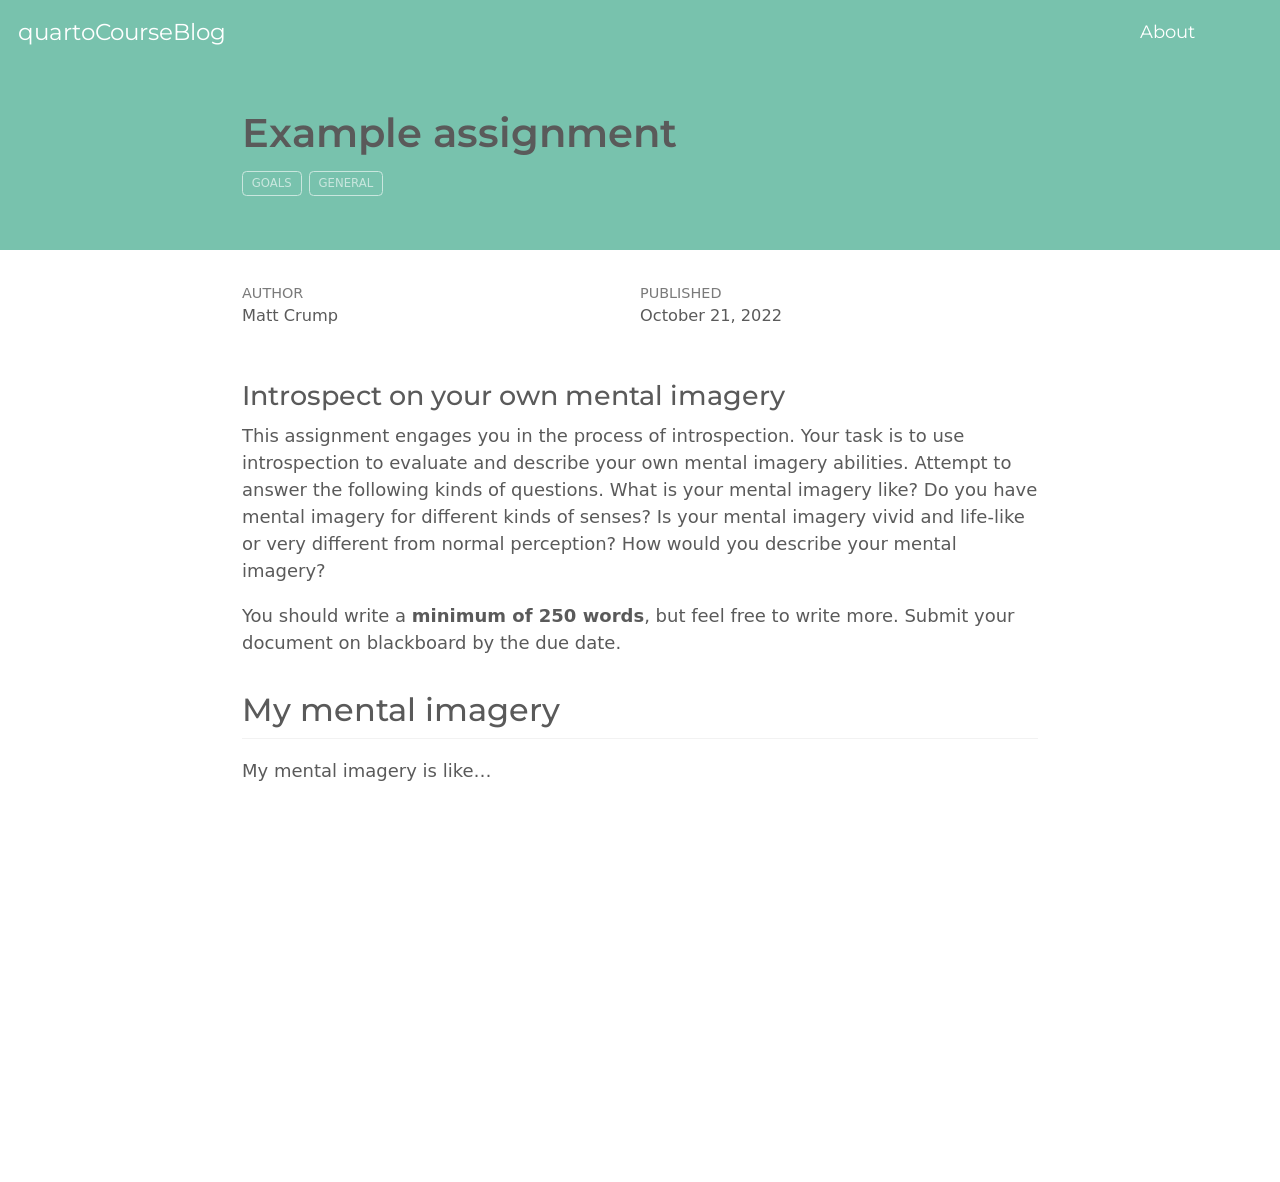
==== docs/posts/Example_assignment/index.html @ cc885410 "Initial commit" ====
<!DOCTYPE html>
<html xmlns="http://www.w3.org/1999/xhtml" lang="en" xml:lang="en"><head>

<meta charset="utf-8">
<meta name="generator" content="quarto-1.2.210">

<meta name="viewport" content="width=device-width, initial-scale=1.0, user-scalable=yes">

<meta name="author" content="Matt Crump">
<meta name="dcterms.date" content="2022-10-21">

<title>quartoCourseBlog - Example assignment</title>
<style>
code{white-space: pre-wrap;}
span.smallcaps{font-variant: small-caps;}
div.columns{display: flex; gap: min(4vw, 1.5em);}
div.column{flex: auto; overflow-x: auto;}
div.hanging-indent{margin-left: 1.5em; text-indent: -1.5em;}
ul.task-list{list-style: none;}
ul.task-list li input[type="checkbox"] {
  width: 0.8em;
  margin: 0 0.8em 0.2em -1.6em;
  vertical-align: middle;
}
</style>


<script src="../../site_libs/quarto-nav/quarto-nav.js"></script>
<script src="../../site_libs/quarto-nav/headroom.min.js"></script>
<script src="../../site_libs/clipboard/clipboard.min.js"></script>
<script src="../../site_libs/quarto-search/autocomplete.umd.js"></script>
<script src="../../site_libs/quarto-search/fuse.min.js"></script>
<script src="../../site_libs/quarto-search/quarto-search.js"></script>
<meta name="quarto:offset" content="../../">
<script src="../../site_libs/quarto-html/quarto.js"></script>
<script src="../../site_libs/quarto-html/popper.min.js"></script>
<script src="../../site_libs/quarto-html/tippy.umd.min.js"></script>
<script src="../../site_libs/quarto-html/anchor.min.js"></script>
<link href="../../site_libs/quarto-html/tippy.css" rel="stylesheet">
<link href="../../site_libs/quarto-html/quarto-syntax-highlighting.css" rel="stylesheet" id="quarto-text-highlighting-styles">
<script src="../../site_libs/bootstrap/bootstrap.min.js"></script>
<link href="../../site_libs/bootstrap/bootstrap-icons.css" rel="stylesheet">
<link href="../../site_libs/bootstrap/bootstrap.min.css" rel="stylesheet" id="quarto-bootstrap" data-mode="light">
<script id="quarto-search-options" type="application/json">{
  "location": "navbar",
  "copy-button": false,
  "collapse-after": 3,
  "panel-placement": "end",
  "type": "overlay",
  "limit": 20,
  "language": {
    "search-no-results-text": "No results",
    "search-matching-documents-text": "matching documents",
    "search-copy-link-title": "Copy link to search",
    "search-hide-matches-text": "Hide additional matches",
    "search-more-match-text": "more match in this document",
    "search-more-matches-text": "more matches in this document",
    "search-clear-button-title": "Clear",
    "search-detached-cancel-button-title": "Cancel",
    "search-submit-button-title": "Submit"
  }
}</script>


<link rel="stylesheet" href="../../styles.css">
</head>

<body class="nav-fixed fullcontent">

<div id="quarto-search-results"></div>
  <header id="quarto-header" class="headroom fixed-top">
    <nav class="navbar navbar-expand-lg navbar-dark ">
      <div class="navbar-container container-fluid">
      <div class="navbar-brand-container">
    <a class="navbar-brand" href="../../index.html">
    <span class="navbar-title">quartoCourseBlog</span>
    </a>
  </div>
          <button class="navbar-toggler" type="button" data-bs-toggle="collapse" data-bs-target="#navbarCollapse" aria-controls="navbarCollapse" aria-expanded="false" aria-label="Toggle navigation" onclick="if (window.quartoToggleHeadroom) { window.quartoToggleHeadroom(); }">
  <span class="navbar-toggler-icon"></span>
</button>
          <div class="collapse navbar-collapse" id="navbarCollapse">
            <ul class="navbar-nav navbar-nav-scroll ms-auto">
  <li class="nav-item">
    <a class="nav-link" href="../../about.html">
 <span class="menu-text">About</span></a>
  </li>  
  <li class="nav-item compact">
    <a class="nav-link" href="https://github.com/CrumpLab/quartoCourseBlog"><i class="bi bi-github" role="img">
</i> 
 <span class="menu-text"></span></a>
  </li>  
  <li class="nav-item compact">
    <a class="nav-link" href="https://twitter.com/MattCrumpLab"><i class="bi bi-twitter" role="img">
</i> 
 <span class="menu-text"></span></a>
  </li>  
</ul>
              <div id="quarto-search" class="" title="Search"></div>
          </div> <!-- /navcollapse -->
      </div> <!-- /container-fluid -->
    </nav>
</header>
<!-- content -->
<header id="title-block-header" class="quarto-title-block default page-columns page-full">
  <div class="quarto-title-banner page-columns page-full">
    <div class="quarto-title column-body">
      <h1 class="title">Example assignment</h1>
                                <div class="quarto-categories">
                <div class="quarto-category">goals</div>
                <div class="quarto-category">general</div>
              </div>
                  </div>
  </div>
    
  
  <div class="quarto-title-meta">

      <div>
      <div class="quarto-title-meta-heading">Author</div>
      <div class="quarto-title-meta-contents">
               <p>Matt Crump </p>
            </div>
    </div>
      
      <div>
      <div class="quarto-title-meta-heading">Published</div>
      <div class="quarto-title-meta-contents">
        <p class="date">October 21, 2022</p>
      </div>
    </div>
    
      
    </div>
    
  
  </header><div id="quarto-content" class="quarto-container page-columns page-rows-contents page-layout-article page-navbar">
<!-- sidebar -->
<!-- margin-sidebar -->
    
<!-- main -->
<main class="content quarto-banner-title-block" id="quarto-document-content">




<section id="introspect-on-your-own-mental-imagery" class="level3">
<h3 class="anchored" data-anchor-id="introspect-on-your-own-mental-imagery">Introspect on your own mental imagery</h3>
<p>This assignment engages you in the process of introspection. Your task is to use introspection to evaluate and describe your own mental imagery abilities. Attempt to answer the following kinds of questions. What is your mental imagery like? Do you have mental imagery for different kinds of senses? Is your mental imagery vivid and life-like or very different from normal perception? How would you describe your mental imagery?</p>
<p>You should write a&nbsp;<strong>minimum of 250 words</strong>, but feel free to write more. Submit your document on blackboard by the due date.</p>
</section>
<section id="my-mental-imagery" class="level2">
<h2 class="anchored" data-anchor-id="my-mental-imagery">My mental imagery</h2>
<p>My mental imagery is like…</p>


</section>

</main> <!-- /main -->
<script id="quarto-html-after-body" type="application/javascript">
window.document.addEventListener("DOMContentLoaded", function (event) {
  const toggleBodyColorMode = (bsSheetEl) => {
    const mode = bsSheetEl.getAttribute("data-mode");
    const bodyEl = window.document.querySelector("body");
    if (mode === "dark") {
      bodyEl.classList.add("quarto-dark");
      bodyEl.classList.remove("quarto-light");
    } else {
      bodyEl.classList.add("quarto-light");
      bodyEl.classList.remove("quarto-dark");
    }
  }
  const toggleBodyColorPrimary = () => {
    const bsSheetEl = window.document.querySelector("link#quarto-bootstrap");
    if (bsSheetEl) {
      toggleBodyColorMode(bsSheetEl);
    }
  }
  toggleBodyColorPrimary();  
  const icon = "";
  const anchorJS = new window.AnchorJS();
  anchorJS.options = {
    placement: 'right',
    icon: icon
  };
  anchorJS.add('.anchored');
  const clipboard = new window.ClipboardJS('.code-copy-button', {
    target: function(trigger) {
      return trigger.previousElementSibling;
    }
  });
  clipboard.on('success', function(e) {
    // button target
    const button = e.trigger;
    // don't keep focus
    button.blur();
    // flash "checked"
    button.classList.add('code-copy-button-checked');
    var currentTitle = button.getAttribute("title");
    button.setAttribute("title", "Copied!");
    let tooltip;
    if (window.bootstrap) {
      button.setAttribute("data-bs-toggle", "tooltip");
      button.setAttribute("data-bs-placement", "left");
      button.setAttribute("data-bs-title", "Copied!");
      tooltip = new bootstrap.Tooltip(button, 
        { trigger: "manual", 
          customClass: "code-copy-button-tooltip",
          offset: [0, -8]});
      tooltip.show();    
    }
    setTimeout(function() {
      if (tooltip) {
        tooltip.hide();
        button.removeAttribute("data-bs-title");
        button.removeAttribute("data-bs-toggle");
        button.removeAttribute("data-bs-placement");
      }
      button.setAttribute("title", currentTitle);
      button.classList.remove('code-copy-button-checked');
    }, 1000);
    // clear code selection
    e.clearSelection();
  });
  function tippyHover(el, contentFn) {
    const config = {
      allowHTML: true,
      content: contentFn,
      maxWidth: 500,
      delay: 100,
      arrow: false,
      appendTo: function(el) {
          return el.parentElement;
      },
      interactive: true,
      interactiveBorder: 10,
      theme: 'quarto',
      placement: 'bottom-start'
    };
    window.tippy(el, config); 
  }
  const noterefs = window.document.querySelectorAll('a[role="doc-noteref"]');
  for (var i=0; i<noterefs.length; i++) {
    const ref = noterefs[i];
    tippyHover(ref, function() {
      // use id or data attribute instead here
      let href = ref.getAttribute('data-footnote-href') || ref.getAttribute('href');
      try { href = new URL(href).hash; } catch {}
      const id = href.replace(/^#\/?/, "");
      const note = window.document.getElementById(id);
      return note.innerHTML;
    });
  }
  const findCites = (el) => {
    const parentEl = el.parentElement;
    if (parentEl) {
      const cites = parentEl.dataset.cites;
      if (cites) {
        return {
          el,
          cites: cites.split(' ')
        };
      } else {
        return findCites(el.parentElement)
      }
    } else {
      return undefined;
    }
  };
  var bibliorefs = window.document.querySelectorAll('a[role="doc-biblioref"]');
  for (var i=0; i<bibliorefs.length; i++) {
    const ref = bibliorefs[i];
    const citeInfo = findCites(ref);
    if (citeInfo) {
      tippyHover(citeInfo.el, function() {
        var popup = window.document.createElement('div');
        citeInfo.cites.forEach(function(cite) {
          var citeDiv = window.document.createElement('div');
          citeDiv.classList.add('hanging-indent');
          citeDiv.classList.add('csl-entry');
          var biblioDiv = window.document.getElementById('ref-' + cite);
          if (biblioDiv) {
            citeDiv.innerHTML = biblioDiv.innerHTML;
          }
          popup.appendChild(citeDiv);
        });
        return popup.innerHTML;
      });
    }
  }
});
</script>
</div> <!-- /content -->



</body></html>
---- docs/site_libs/quarto-html/tippy.css ----
.tippy-box[data-animation=fade][data-state=hidden]{opacity:0}[data-tippy-root]{max-width:calc(100vw - 10px)}.tippy-box{position:relative;background-color:#333;color:#fff;border-radius:4px;font-size:14px;line-height:1.4;white-space:normal;outline:0;transition-property:transform,visibility,opacity}.tippy-box[data-placement^=top]>.tippy-arrow{bottom:0}.tippy-box[data-placement^=top]>.tippy-arrow:before{bottom:-7px;left:0;border-width:8px 8px 0;border-top-color:initial;transform-origin:center top}.tippy-box[data-placement^=bottom]>.tippy-arrow{top:0}.tippy-box[data-placement^=bottom]>.tippy-arrow:before{top:-7px;left:0;border-width:0 8px 8px;border-bottom-color:initial;transform-origin:center bottom}.tippy-box[data-placement^=left]>.tippy-arrow{right:0}.tippy-box[data-placement^=left]>.tippy-arrow:before{border-width:8px 0 8px 8px;border-left-color:initial;right:-7px;transform-origin:center left}.tippy-box[data-placement^=right]>.tippy-arrow{left:0}.tippy-box[data-placement^=right]>.tippy-arrow:before{left:-7px;border-width:8px 8px 8px 0;border-right-color:initial;transform-origin:center right}.tippy-box[data-inertia][data-state=visible]{transition-timing-function:cubic-bezier(.54,1.5,.38,1.11)}.tippy-arrow{width:16px;height:16px;color:#333}.tippy-arrow:before{content:"";position:absolute;border-color:transparent;border-style:solid}.tippy-content{position:relative;padding:5px 9px;z-index:1}
---- docs/styles.css ----
/* css styles */
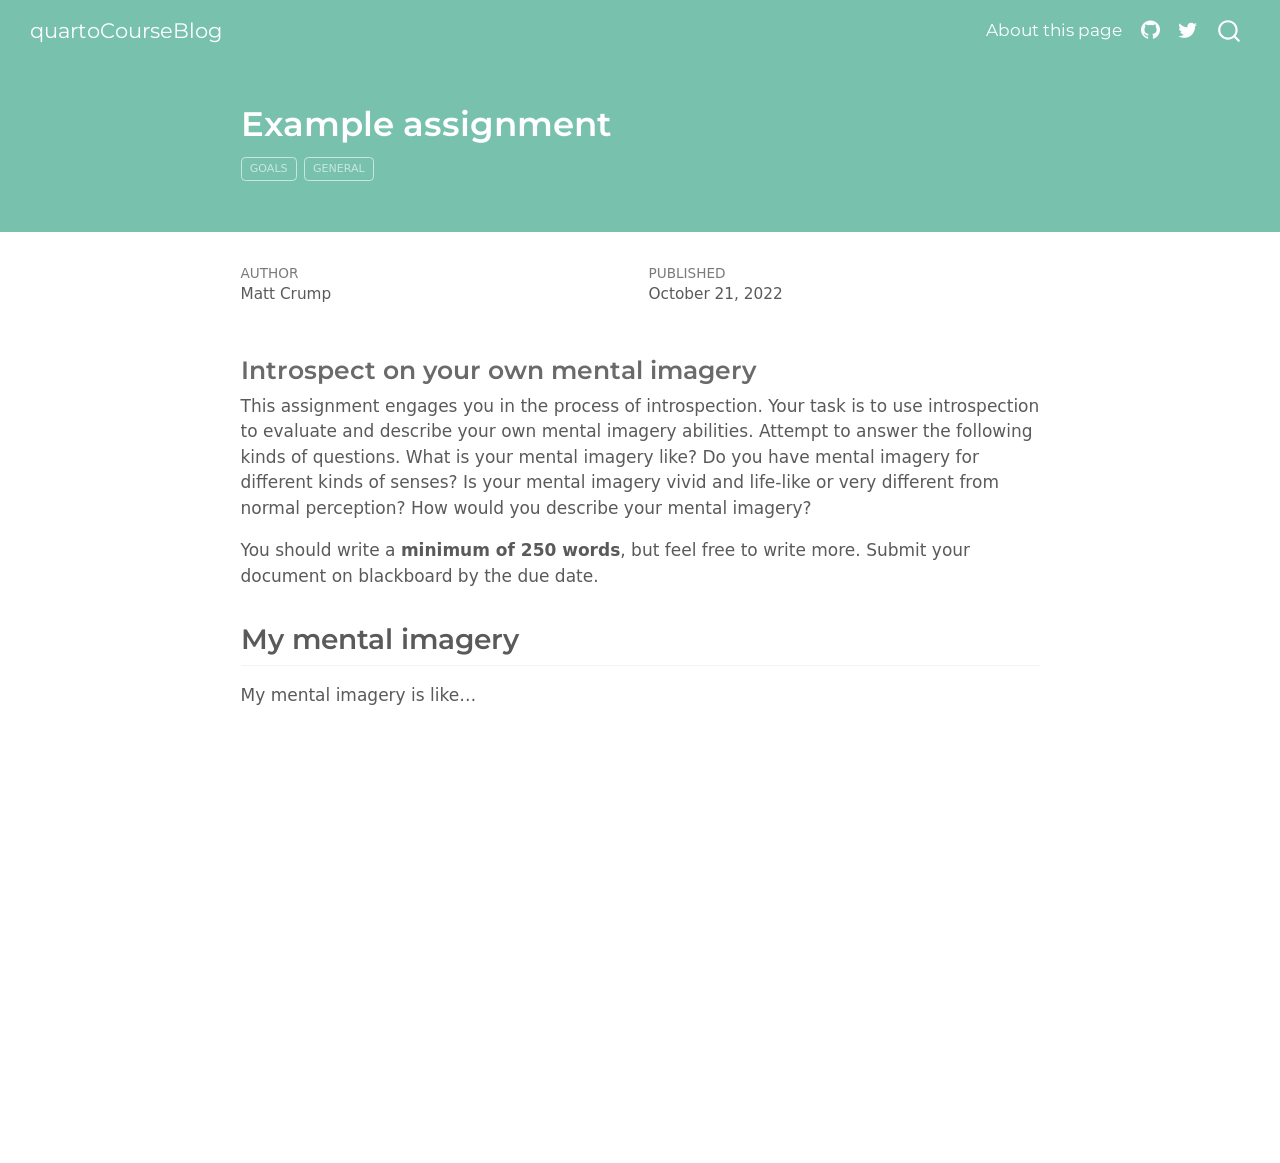
==== commit a5f02ec5: "check to if it works" ====
--- a/docs/posts/Example_assignment/index.html
+++ b/docs/posts/Example_assignment/index.html
@@ -2,14 +2,14 @@
 <html xmlns="http://www.w3.org/1999/xhtml" lang="en" xml:lang="en"><head>
 
 <meta charset="utf-8">
-<meta name="generator" content="quarto-1.2.210">
+<meta name="generator" content="quarto-1.7.29">
 
 <meta name="viewport" content="width=device-width, initial-scale=1.0, user-scalable=yes">
 
 <meta name="author" content="Matt Crump">
 <meta name="dcterms.date" content="2022-10-21">
 
-<title>quartoCourseBlog - Example assignment</title>
+<title>Example assignment – quartoCourseBlog</title>
 <style>
 code{white-space: pre-wrap;}
 span.smallcaps{font-variant: small-caps;}
@@ -19,7 +19,7 @@
 ul.task-list{list-style: none;}
 ul.task-list li input[type="checkbox"] {
   width: 0.8em;
-  margin: 0 0.8em 0.2em -1.6em;
+  margin: 0 0.8em 0.2em -1em; /* quarto-specific, see https://github.com/quarto-dev/quarto-cli/issues/4556 */ 
   vertical-align: middle;
 }
 </style>
@@ -32,22 +32,29 @@
 <script src="../../site_libs/quarto-search/fuse.min.js"></script>
 <script src="../../site_libs/quarto-search/quarto-search.js"></script>
 <meta name="quarto:offset" content="../../">
-<script src="../../site_libs/quarto-html/quarto.js"></script>
+<script src="../../site_libs/quarto-html/quarto.js" type="module"></script>
+<script src="../../site_libs/quarto-html/tabsets/tabsets.js" type="module"></script>
 <script src="../../site_libs/quarto-html/popper.min.js"></script>
 <script src="../../site_libs/quarto-html/tippy.umd.min.js"></script>
 <script src="../../site_libs/quarto-html/anchor.min.js"></script>
 <link href="../../site_libs/quarto-html/tippy.css" rel="stylesheet">
-<link href="../../site_libs/quarto-html/quarto-syntax-highlighting.css" rel="stylesheet" id="quarto-text-highlighting-styles">
+<link href="../../site_libs/quarto-html/quarto-syntax-highlighting-0815c480559380816a4d1ea211a47e91.css" rel="stylesheet" id="quarto-text-highlighting-styles">
 <script src="../../site_libs/bootstrap/bootstrap.min.js"></script>
 <link href="../../site_libs/bootstrap/bootstrap-icons.css" rel="stylesheet">
-<link href="../../site_libs/bootstrap/bootstrap.min.css" rel="stylesheet" id="quarto-bootstrap" data-mode="light">
+<link href="../../site_libs/bootstrap/bootstrap-5a8e8b9f5724df115f1a51278af9f234.min.css" rel="stylesheet" append-hash="true" id="quarto-bootstrap" data-mode="light">
 <script id="quarto-search-options" type="application/json">{
   "location": "navbar",
   "copy-button": false,
   "collapse-after": 3,
   "panel-placement": "end",
   "type": "overlay",
-  "limit": 20,
+  "limit": 50,
+  "keyboard-shortcut": [
+    "f",
+    "/",
+    "s"
+  ],
+  "show-item-context": false,
   "language": {
     "search-no-results-text": "No results",
     "search-matching-documents-text": "matching documents",
@@ -56,8 +63,10 @@
     "search-more-match-text": "more match in this document",
     "search-more-matches-text": "more matches in this document",
     "search-clear-button-title": "Clear",
+    "search-text-placeholder": "",
     "search-detached-cancel-button-title": "Cancel",
-    "search-submit-button-title": "Submit"
+    "search-submit-button-title": "Submit",
+    "search-label": "Search"
   }
 }</script>
 
@@ -65,39 +74,41 @@
 <link rel="stylesheet" href="../../styles.css">
 </head>
 
-<body class="nav-fixed fullcontent">
+<body class="nav-fixed fullcontent quarto-light">
 
 <div id="quarto-search-results"></div>
-  <header id="quarto-header" class="headroom fixed-top">
-    <nav class="navbar navbar-expand-lg navbar-dark ">
+  <header id="quarto-header" class="headroom fixed-top quarto-banner">
+    <nav class="navbar navbar-expand-lg " data-bs-theme="dark">
       <div class="navbar-container container-fluid">
-      <div class="navbar-brand-container">
+      <div class="navbar-brand-container mx-auto">
     <a class="navbar-brand" href="../../index.html">
     <span class="navbar-title">quartoCourseBlog</span>
     </a>
   </div>
-          <button class="navbar-toggler" type="button" data-bs-toggle="collapse" data-bs-target="#navbarCollapse" aria-controls="navbarCollapse" aria-expanded="false" aria-label="Toggle navigation" onclick="if (window.quartoToggleHeadroom) { window.quartoToggleHeadroom(); }">
+            <div id="quarto-search" class="" title="Search"></div>
+          <button class="navbar-toggler" type="button" data-bs-toggle="collapse" data-bs-target="#navbarCollapse" aria-controls="navbarCollapse" role="menu" aria-expanded="false" aria-label="Toggle navigation" onclick="if (window.quartoToggleHeadroom) { window.quartoToggleHeadroom(); }">
   <span class="navbar-toggler-icon"></span>
 </button>
           <div class="collapse navbar-collapse" id="navbarCollapse">
             <ul class="navbar-nav navbar-nav-scroll ms-auto">
   <li class="nav-item">
-    <a class="nav-link" href="../../about.html">
- <span class="menu-text">About</span></a>
+    <a class="nav-link" href="../../about.html"> 
+<span class="menu-text">About this page</span></a>
   </li>  
   <li class="nav-item compact">
-    <a class="nav-link" href="https://github.com/CrumpLab/quartoCourseBlog"><i class="bi bi-github" role="img">
+    <a class="nav-link" href="https://github.com/CrumpLab/quartoCourseBlog"> <i class="bi bi-github" role="img">
 </i> 
- <span class="menu-text"></span></a>
+<span class="menu-text"></span></a>
   </li>  
   <li class="nav-item compact">
-    <a class="nav-link" href="https://twitter.com/MattCrumpLab"><i class="bi bi-twitter" role="img">
+    <a class="nav-link" href="https://twitter.com/MattCrumpLab"> <i class="bi bi-twitter" role="img">
 </i> 
- <span class="menu-text"></span></a>
+<span class="menu-text"></span></a>
   </li>  
 </ul>
-              <div id="quarto-search" class="" title="Search"></div>
           </div> <!-- /navcollapse -->
+            <div class="quarto-navbar-tools">
+</div>
       </div> <!-- /container-fluid -->
     </nav>
 </header>
@@ -144,6 +155,7 @@
 
 
 
+
 <section id="introspect-on-your-own-mental-imagery" class="level3">
 <h3 class="anchored" data-anchor-id="introspect-on-your-own-mental-imagery">Introspect on your own mental imagery</h3>
 <p>This assignment engages you in the process of introspection. Your task is to use introspection to evaluate and describe your own mental imagery abilities. Attempt to answer the following kinds of questions. What is your mental imagery like? Do you have mental imagery for different kinds of senses? Is your mental imagery vivid and life-like or very different from normal perception? How would you describe your mental imagery?</p>
@@ -158,140 +170,407 @@
 
 </main> <!-- /main -->
 <script id="quarto-html-after-body" type="application/javascript">
-window.document.addEventListener("DOMContentLoaded", function (event) {
-  const toggleBodyColorMode = (bsSheetEl) => {
-    const mode = bsSheetEl.getAttribute("data-mode");
-    const bodyEl = window.document.querySelector("body");
-    if (mode === "dark") {
-      bodyEl.classList.add("quarto-dark");
-      bodyEl.classList.remove("quarto-light");
-    } else {
-      bodyEl.classList.add("quarto-light");
-      bodyEl.classList.remove("quarto-dark");
-    }
-  }
-  const toggleBodyColorPrimary = () => {
-    const bsSheetEl = window.document.querySelector("link#quarto-bootstrap");
-    if (bsSheetEl) {
-      toggleBodyColorMode(bsSheetEl);
-    }
-  }
-  toggleBodyColorPrimary();  
-  const icon = "";
-  const anchorJS = new window.AnchorJS();
-  anchorJS.options = {
-    placement: 'right',
-    icon: icon
-  };
-  anchorJS.add('.anchored');
-  const clipboard = new window.ClipboardJS('.code-copy-button', {
-    target: function(trigger) {
-      return trigger.previousElementSibling;
+  window.document.addEventListener("DOMContentLoaded", function (event) {
+    const icon = "";
+    const anchorJS = new window.AnchorJS();
+    anchorJS.options = {
+      placement: 'right',
+      icon: icon
+    };
+    anchorJS.add('.anchored');
+    const isCodeAnnotation = (el) => {
+      for (const clz of el.classList) {
+        if (clz.startsWith('code-annotation-')) {                     
+          return true;
+        }
+      }
+      return false;
+    }
+    const onCopySuccess = function(e) {
+      // button target
+      const button = e.trigger;
+      // don't keep focus
+      button.blur();
+      // flash "checked"
+      button.classList.add('code-copy-button-checked');
+      var currentTitle = button.getAttribute("title");
+      button.setAttribute("title", "Copied!");
+      let tooltip;
+      if (window.bootstrap) {
+        button.setAttribute("data-bs-toggle", "tooltip");
+        button.setAttribute("data-bs-placement", "left");
+        button.setAttribute("data-bs-title", "Copied!");
+        tooltip = new bootstrap.Tooltip(button, 
+          { trigger: "manual", 
+            customClass: "code-copy-button-tooltip",
+            offset: [0, -8]});
+        tooltip.show();    
+      }
+      setTimeout(function() {
+        if (tooltip) {
+          tooltip.hide();
+          button.removeAttribute("data-bs-title");
+          button.removeAttribute("data-bs-toggle");
+          button.removeAttribute("data-bs-placement");
+        }
+        button.setAttribute("title", currentTitle);
+        button.classList.remove('code-copy-button-checked');
+      }, 1000);
+      // clear code selection
+      e.clearSelection();
+    }
+    const getTextToCopy = function(trigger) {
+        const codeEl = trigger.previousElementSibling.cloneNode(true);
+        for (const childEl of codeEl.children) {
+          if (isCodeAnnotation(childEl)) {
+            childEl.remove();
+          }
+        }
+        return codeEl.innerText;
+    }
+    const clipboard = new window.ClipboardJS('.code-copy-button:not([data-in-quarto-modal])', {
+      text: getTextToCopy
+    });
+    clipboard.on('success', onCopySuccess);
+    if (window.document.getElementById('quarto-embedded-source-code-modal')) {
+      const clipboardModal = new window.ClipboardJS('.code-copy-button[data-in-quarto-modal]', {
+        text: getTextToCopy,
+        container: window.document.getElementById('quarto-embedded-source-code-modal')
+      });
+      clipboardModal.on('success', onCopySuccess);
+    }
+      var localhostRegex = new RegExp(/^(?:http|https):\/\/localhost\:?[0-9]*\//);
+      var mailtoRegex = new RegExp(/^mailto:/);
+        var filterRegex = new RegExp('/' + window.location.host + '/');
+      var isInternal = (href) => {
+          return filterRegex.test(href) || localhostRegex.test(href) || mailtoRegex.test(href);
+      }
+      // Inspect non-navigation links and adorn them if external
+     var links = window.document.querySelectorAll('a[href]:not(.nav-link):not(.navbar-brand):not(.toc-action):not(.sidebar-link):not(.sidebar-item-toggle):not(.pagination-link):not(.no-external):not([aria-hidden]):not(.dropdown-item):not(.quarto-navigation-tool):not(.about-link)');
+      for (var i=0; i<links.length; i++) {
+        const link = links[i];
+        if (!isInternal(link.href)) {
+          // undo the damage that might have been done by quarto-nav.js in the case of
+          // links that we want to consider external
+          if (link.dataset.originalHref !== undefined) {
+            link.href = link.dataset.originalHref;
+          }
+        }
+      }
+    function tippyHover(el, contentFn, onTriggerFn, onUntriggerFn) {
+      const config = {
+        allowHTML: true,
+        maxWidth: 500,
+        delay: 100,
+        arrow: false,
+        appendTo: function(el) {
+            return el.parentElement;
+        },
+        interactive: true,
+        interactiveBorder: 10,
+        theme: 'quarto',
+        placement: 'bottom-start',
+      };
+      if (contentFn) {
+        config.content = contentFn;
+      }
+      if (onTriggerFn) {
+        config.onTrigger = onTriggerFn;
+      }
+      if (onUntriggerFn) {
+        config.onUntrigger = onUntriggerFn;
+      }
+      window.tippy(el, config); 
+    }
+    const noterefs = window.document.querySelectorAll('a[role="doc-noteref"]');
+    for (var i=0; i<noterefs.length; i++) {
+      const ref = noterefs[i];
+      tippyHover(ref, function() {
+        // use id or data attribute instead here
+        let href = ref.getAttribute('data-footnote-href') || ref.getAttribute('href');
+        try { href = new URL(href).hash; } catch {}
+        const id = href.replace(/^#\/?/, "");
+        const note = window.document.getElementById(id);
+        if (note) {
+          return note.innerHTML;
+        } else {
+          return "";
+        }
+      });
+    }
+    const xrefs = window.document.querySelectorAll('a.quarto-xref');
+    const processXRef = (id, note) => {
+      // Strip column container classes
+      const stripColumnClz = (el) => {
+        el.classList.remove("page-full", "page-columns");
+        if (el.children) {
+          for (const child of el.children) {
+            stripColumnClz(child);
+          }
+        }
+      }
+      stripColumnClz(note)
+      if (id === null || id.startsWith('sec-')) {
+        // Special case sections, only their first couple elements
+        const container = document.createElement("div");
+        if (note.children && note.children.length > 2) {
+          container.appendChild(note.children[0].cloneNode(true));
+          for (let i = 1; i < note.children.length; i++) {
+            const child = note.children[i];
+            if (child.tagName === "P" && child.innerText === "") {
+              continue;
+            } else {
+              container.appendChild(child.cloneNode(true));
+              break;
+            }
+          }
+          if (window.Quarto?.typesetMath) {
+            window.Quarto.typesetMath(container);
+          }
+          return container.innerHTML
+        } else {
+          if (window.Quarto?.typesetMath) {
+            window.Quarto.typesetMath(note);
+          }
+          return note.innerHTML;
+        }
+      } else {
+        // Remove any anchor links if they are present
+        const anchorLink = note.querySelector('a.anchorjs-link');
+        if (anchorLink) {
+          anchorLink.remove();
+        }
+        if (window.Quarto?.typesetMath) {
+          window.Quarto.typesetMath(note);
+        }
+        if (note.classList.contains("callout")) {
+          return note.outerHTML;
+        } else {
+          return note.innerHTML;
+        }
+      }
+    }
+    for (var i=0; i<xrefs.length; i++) {
+      const xref = xrefs[i];
+      tippyHover(xref, undefined, function(instance) {
+        instance.disable();
+        let url = xref.getAttribute('href');
+        let hash = undefined; 
+        if (url.startsWith('#')) {
+          hash = url;
+        } else {
+          try { hash = new URL(url).hash; } catch {}
+        }
+        if (hash) {
+          const id = hash.replace(/^#\/?/, "");
+          const note = window.document.getElementById(id);
+          if (note !== null) {
+            try {
+              const html = processXRef(id, note.cloneNode(true));
+              instance.setContent(html);
+            } finally {
+              instance.enable();
+              instance.show();
+            }
+          } else {
+            // See if we can fetch this
+            fetch(url.split('#')[0])
+            .then(res => res.text())
+            .then(html => {
+              const parser = new DOMParser();
+              const htmlDoc = parser.parseFromString(html, "text/html");
+              const note = htmlDoc.getElementById(id);
+              if (note !== null) {
+                const html = processXRef(id, note);
+                instance.setContent(html);
+              } 
+            }).finally(() => {
+              instance.enable();
+              instance.show();
+            });
+          }
+        } else {
+          // See if we can fetch a full url (with no hash to target)
+          // This is a special case and we should probably do some content thinning / targeting
+          fetch(url)
+          .then(res => res.text())
+          .then(html => {
+            const parser = new DOMParser();
+            const htmlDoc = parser.parseFromString(html, "text/html");
+            const note = htmlDoc.querySelector('main.content');
+            if (note !== null) {
+              // This should only happen for chapter cross references
+              // (since there is no id in the URL)
+              // remove the first header
+              if (note.children.length > 0 && note.children[0].tagName === "HEADER") {
+                note.children[0].remove();
+              }
+              const html = processXRef(null, note);
+              instance.setContent(html);
+            } 
+          }).finally(() => {
+            instance.enable();
+            instance.show();
+          });
+        }
+      }, function(instance) {
+      });
+    }
+        let selectedAnnoteEl;
+        const selectorForAnnotation = ( cell, annotation) => {
+          let cellAttr = 'data-code-cell="' + cell + '"';
+          let lineAttr = 'data-code-annotation="' +  annotation + '"';
+          const selector = 'span[' + cellAttr + '][' + lineAttr + ']';
+          return selector;
+        }
+        const selectCodeLines = (annoteEl) => {
+          const doc = window.document;
+          const targetCell = annoteEl.getAttribute("data-target-cell");
+          const targetAnnotation = annoteEl.getAttribute("data-target-annotation");
+          const annoteSpan = window.document.querySelector(selectorForAnnotation(targetCell, targetAnnotation));
+          const lines = annoteSpan.getAttribute("data-code-lines").split(",");
+          const lineIds = lines.map((line) => {
+            return targetCell + "-" + line;
+          })
+          let top = null;
+          let height = null;
+          let parent = null;
+          if (lineIds.length > 0) {
+              //compute the position of the single el (top and bottom and make a div)
+              const el = window.document.getElementById(lineIds[0]);
+              top = el.offsetTop;
+              height = el.offsetHeight;
+              parent = el.parentElement.parentElement;
+            if (lineIds.length > 1) {
+              const lastEl = window.document.getElementById(lineIds[lineIds.length - 1]);
+              const bottom = lastEl.offsetTop + lastEl.offsetHeight;
+              height = bottom - top;
+            }
+            if (top !== null && height !== null && parent !== null) {
+              // cook up a div (if necessary) and position it 
+              let div = window.document.getElementById("code-annotation-line-highlight");
+              if (div === null) {
+                div = window.document.createElement("div");
+                div.setAttribute("id", "code-annotation-line-highlight");
+                div.style.position = 'absolute';
+                parent.appendChild(div);
+              }
+              div.style.top = top - 2 + "px";
+              div.style.height = height + 4 + "px";
+              div.style.left = 0;
+              let gutterDiv = window.document.getElementById("code-annotation-line-highlight-gutter");
+              if (gutterDiv === null) {
+                gutterDiv = window.document.createElement("div");
+                gutterDiv.setAttribute("id", "code-annotation-line-highlight-gutter");
+                gutterDiv.style.position = 'absolute';
+                const codeCell = window.document.getElementById(targetCell);
+                const gutter = codeCell.querySelector('.code-annotation-gutter');
+                gutter.appendChild(gutterDiv);
+              }
+              gutterDiv.style.top = top - 2 + "px";
+              gutterDiv.style.height = height + 4 + "px";
+            }
+            selectedAnnoteEl = annoteEl;
+          }
+        };
+        const unselectCodeLines = () => {
+          const elementsIds = ["code-annotation-line-highlight", "code-annotation-line-highlight-gutter"];
+          elementsIds.forEach((elId) => {
+            const div = window.document.getElementById(elId);
+            if (div) {
+              div.remove();
+            }
+          });
+          selectedAnnoteEl = undefined;
+        };
+          // Handle positioning of the toggle
+      window.addEventListener(
+        "resize",
+        throttle(() => {
+          elRect = undefined;
+          if (selectedAnnoteEl) {
+            selectCodeLines(selectedAnnoteEl);
+          }
+        }, 10)
+      );
+      function throttle(fn, ms) {
+      let throttle = false;
+      let timer;
+        return (...args) => {
+          if(!throttle) { // first call gets through
+              fn.apply(this, args);
+              throttle = true;
+          } else { // all the others get throttled
+              if(timer) clearTimeout(timer); // cancel #2
+              timer = setTimeout(() => {
+                fn.apply(this, args);
+                timer = throttle = false;
+              }, ms);
+          }
+        };
+      }
+        // Attach click handler to the DT
+        const annoteDls = window.document.querySelectorAll('dt[data-target-cell]');
+        for (const annoteDlNode of annoteDls) {
+          annoteDlNode.addEventListener('click', (event) => {
+            const clickedEl = event.target;
+            if (clickedEl !== selectedAnnoteEl) {
+              unselectCodeLines();
+              const activeEl = window.document.querySelector('dt[data-target-cell].code-annotation-active');
+              if (activeEl) {
+                activeEl.classList.remove('code-annotation-active');
+              }
+              selectCodeLines(clickedEl);
+              clickedEl.classList.add('code-annotation-active');
+            } else {
+              // Unselect the line
+              unselectCodeLines();
+              clickedEl.classList.remove('code-annotation-active');
+            }
+          });
+        }
+    const findCites = (el) => {
+      const parentEl = el.parentElement;
+      if (parentEl) {
+        const cites = parentEl.dataset.cites;
+        if (cites) {
+          return {
+            el,
+            cites: cites.split(' ')
+          };
+        } else {
+          return findCites(el.parentElement)
+        }
+      } else {
+        return undefined;
+      }
+    };
+    var bibliorefs = window.document.querySelectorAll('a[role="doc-biblioref"]');
+    for (var i=0; i<bibliorefs.length; i++) {
+      const ref = bibliorefs[i];
+      const citeInfo = findCites(ref);
+      if (citeInfo) {
+        tippyHover(citeInfo.el, function() {
+          var popup = window.document.createElement('div');
+          citeInfo.cites.forEach(function(cite) {
+            var citeDiv = window.document.createElement('div');
+            citeDiv.classList.add('hanging-indent');
+            citeDiv.classList.add('csl-entry');
+            var biblioDiv = window.document.getElementById('ref-' + cite);
+            if (biblioDiv) {
+              citeDiv.innerHTML = biblioDiv.innerHTML;
+            }
+            popup.appendChild(citeDiv);
+          });
+          return popup.innerHTML;
+        });
+      }
     }
   });
-  clipboard.on('success', function(e) {
-    // button target
-    const button = e.trigger;
-    // don't keep focus
-    button.blur();
-    // flash "checked"
-    button.classList.add('code-copy-button-checked');
-    var currentTitle = button.getAttribute("title");
-    button.setAttribute("title", "Copied!");
-    let tooltip;
-    if (window.bootstrap) {
-      button.setAttribute("data-bs-toggle", "tooltip");
-      button.setAttribute("data-bs-placement", "left");
-      button.setAttribute("data-bs-title", "Copied!");
-      tooltip = new bootstrap.Tooltip(button, 
-        { trigger: "manual", 
-          customClass: "code-copy-button-tooltip",
-          offset: [0, -8]});
-      tooltip.show();    
-    }
-    setTimeout(function() {
-      if (tooltip) {
-        tooltip.hide();
-        button.removeAttribute("data-bs-title");
-        button.removeAttribute("data-bs-toggle");
-        button.removeAttribute("data-bs-placement");
-      }
-      button.setAttribute("title", currentTitle);
-      button.classList.remove('code-copy-button-checked');
-    }, 1000);
-    // clear code selection
-    e.clearSelection();
-  });
-  function tippyHover(el, contentFn) {
-    const config = {
-      allowHTML: true,
-      content: contentFn,
-      maxWidth: 500,
-      delay: 100,
-      arrow: false,
-      appendTo: function(el) {
-          return el.parentElement;
-      },
-      interactive: true,
-      interactiveBorder: 10,
-      theme: 'quarto',
-      placement: 'bottom-start'
-    };
-    window.tippy(el, config); 
-  }
-  const noterefs = window.document.querySelectorAll('a[role="doc-noteref"]');
-  for (var i=0; i<noterefs.length; i++) {
-    const ref = noterefs[i];
-    tippyHover(ref, function() {
-      // use id or data attribute instead here
-      let href = ref.getAttribute('data-footnote-href') || ref.getAttribute('href');
-      try { href = new URL(href).hash; } catch {}
-      const id = href.replace(/^#\/?/, "");
-      const note = window.document.getElementById(id);
-      return note.innerHTML;
-    });
-  }
-  const findCites = (el) => {
-    const parentEl = el.parentElement;
-    if (parentEl) {
-      const cites = parentEl.dataset.cites;
-      if (cites) {
-        return {
-          el,
-          cites: cites.split(' ')
-        };
-      } else {
-        return findCites(el.parentElement)
-      }
-    } else {
-      return undefined;
-    }
-  };
-  var bibliorefs = window.document.querySelectorAll('a[role="doc-biblioref"]');
-  for (var i=0; i<bibliorefs.length; i++) {
-    const ref = bibliorefs[i];
-    const citeInfo = findCites(ref);
-    if (citeInfo) {
-      tippyHover(citeInfo.el, function() {
-        var popup = window.document.createElement('div');
-        citeInfo.cites.forEach(function(cite) {
-          var citeDiv = window.document.createElement('div');
-          citeDiv.classList.add('hanging-indent');
-          citeDiv.classList.add('csl-entry');
-          var biblioDiv = window.document.getElementById('ref-' + cite);
-          if (biblioDiv) {
-            citeDiv.innerHTML = biblioDiv.innerHTML;
-          }
-          popup.appendChild(citeDiv);
-        });
-        return popup.innerHTML;
-      });
-    }
-  }
-});
-</script>
+  </script>
 </div> <!-- /content -->
 
 
 
+
 </body></html>
--- a/docs/site_libs/quarto-html/quarto-syntax-highlighting-0815c480559380816a4d1ea211a47e91.css
+++ b/docs/site_libs/quarto-html/quarto-syntax-highlighting-0815c480559380816a4d1ea211a47e91.css
@@ -0,0 +1,236 @@
+/* quarto syntax highlight colors */
+:root {
+  --quarto-hl-ot-color: #003B4F;
+  --quarto-hl-at-color: #657422;
+  --quarto-hl-ss-color: #20794D;
+  --quarto-hl-an-color: #5E5E5E;
+  --quarto-hl-fu-color: #4758AB;
+  --quarto-hl-st-color: #20794D;
+  --quarto-hl-cf-color: #003B4F;
+  --quarto-hl-op-color: #5E5E5E;
+  --quarto-hl-er-color: #AD0000;
+  --quarto-hl-bn-color: #AD0000;
+  --quarto-hl-al-color: #AD0000;
+  --quarto-hl-va-color: #111111;
+  --quarto-hl-bu-color: inherit;
+  --quarto-hl-ex-color: inherit;
+  --quarto-hl-pp-color: #AD0000;
+  --quarto-hl-in-color: #5E5E5E;
+  --quarto-hl-vs-color: #20794D;
+  --quarto-hl-wa-color: #5E5E5E;
+  --quarto-hl-do-color: #5E5E5E;
+  --quarto-hl-im-color: #00769E;
+  --quarto-hl-ch-color: #20794D;
+  --quarto-hl-dt-color: #AD0000;
+  --quarto-hl-fl-color: #AD0000;
+  --quarto-hl-co-color: #5E5E5E;
+  --quarto-hl-cv-color: #5E5E5E;
+  --quarto-hl-cn-color: #8f5902;
+  --quarto-hl-sc-color: #5E5E5E;
+  --quarto-hl-dv-color: #AD0000;
+  --quarto-hl-kw-color: #003B4F;
+}
+
+/* other quarto variables */
+:root {
+  --quarto-font-monospace: SFMono-Regular, Menlo, Monaco, Consolas, "Liberation Mono", "Courier New", monospace;
+}
+
+/* syntax highlight based on Pandoc's rules */
+pre > code.sourceCode > span {
+  color: #003B4F;
+}
+
+code.sourceCode > span {
+  color: #003B4F;
+}
+
+div.sourceCode,
+div.sourceCode pre.sourceCode {
+  color: #003B4F;
+}
+
+/* Normal */
+code span {
+  color: #003B4F;
+}
+
+/* Alert */
+code span.al {
+  color: #AD0000;
+  font-style: inherit;
+}
+
+/* Annotation */
+code span.an {
+  color: #5E5E5E;
+  font-style: inherit;
+}
+
+/* Attribute */
+code span.at {
+  color: #657422;
+  font-style: inherit;
+}
+
+/* BaseN */
+code span.bn {
+  color: #AD0000;
+  font-style: inherit;
+}
+
+/* BuiltIn */
+code span.bu {
+  font-style: inherit;
+}
+
+/* ControlFlow */
+code span.cf {
+  color: #003B4F;
+  font-weight: bold;
+  font-style: inherit;
+}
+
+/* Char */
+code span.ch {
+  color: #20794D;
+  font-style: inherit;
+}
+
+/* Constant */
+code span.cn {
+  color: #8f5902;
+  font-style: inherit;
+}
+
+/* Comment */
+code span.co {
+  color: #5E5E5E;
+  font-style: inherit;
+}
+
+/* CommentVar */
+code span.cv {
+  color: #5E5E5E;
+  font-style: italic;
+}
+
+/* Documentation */
+code span.do {
+  color: #5E5E5E;
+  font-style: italic;
+}
+
+/* DataType */
+code span.dt {
+  color: #AD0000;
+  font-style: inherit;
+}
+
+/* DecVal */
+code span.dv {
+  color: #AD0000;
+  font-style: inherit;
+}
+
+/* Error */
+code span.er {
+  color: #AD0000;
+  font-style: inherit;
+}
+
+/* Extension */
+code span.ex {
+  font-style: inherit;
+}
+
+/* Float */
+code span.fl {
+  color: #AD0000;
+  font-style: inherit;
+}
+
+/* Function */
+code span.fu {
+  color: #4758AB;
+  font-style: inherit;
+}
+
+/* Import */
+code span.im {
+  color: #00769E;
+  font-style: inherit;
+}
+
+/* Information */
+code span.in {
+  color: #5E5E5E;
+  font-style: inherit;
+}
+
+/* Keyword */
+code span.kw {
+  color: #003B4F;
+  font-weight: bold;
+  font-style: inherit;
+}
+
+/* Operator */
+code span.op {
+  color: #5E5E5E;
+  font-style: inherit;
+}
+
+/* Other */
+code span.ot {
+  color: #003B4F;
+  font-style: inherit;
+}
+
+/* Preprocessor */
+code span.pp {
+  color: #AD0000;
+  font-style: inherit;
+}
+
+/* SpecialChar */
+code span.sc {
+  color: #5E5E5E;
+  font-style: inherit;
+}
+
+/* SpecialString */
+code span.ss {
+  color: #20794D;
+  font-style: inherit;
+}
+
+/* String */
+code span.st {
+  color: #20794D;
+  font-style: inherit;
+}
+
+/* Variable */
+code span.va {
+  color: #111111;
+  font-style: inherit;
+}
+
+/* VerbatimString */
+code span.vs {
+  color: #20794D;
+  font-style: inherit;
+}
+
+/* Warning */
+code span.wa {
+  color: #5E5E5E;
+  font-style: italic;
+}
+
+.prevent-inlining {
+  content: "</";
+}
+
+/*# sourceMappingURL=d398365ccb532ba00fe56d6aa1025863.css.map */
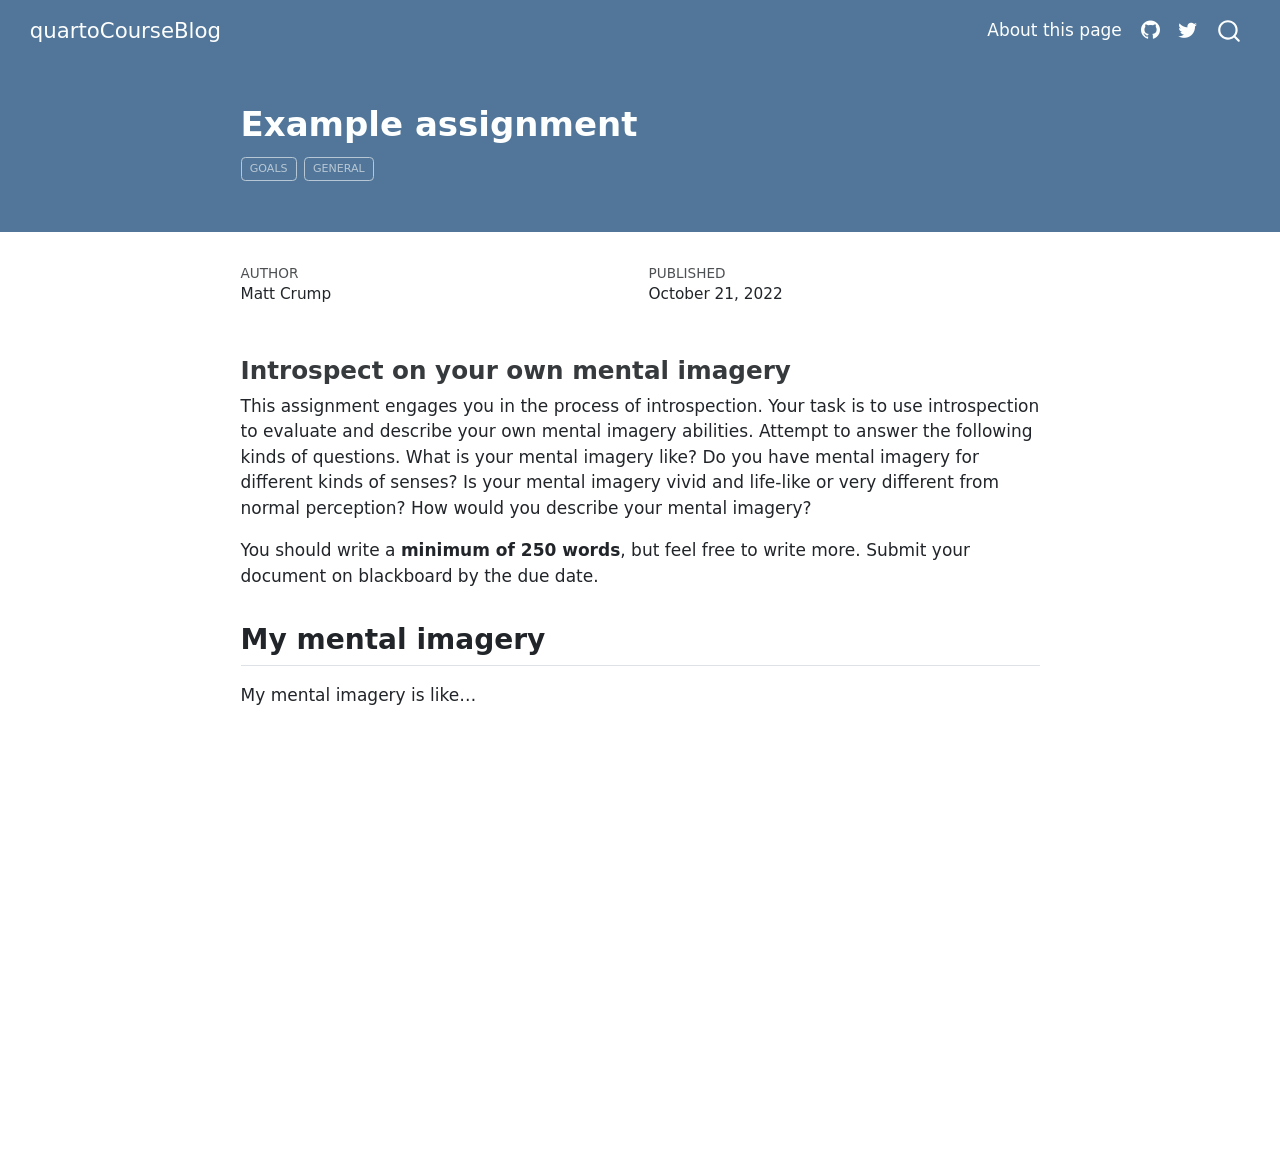
==== commit 9c6b3467: "edits" ====
--- a/docs/posts/Example_assignment/index.html
+++ b/docs/posts/Example_assignment/index.html
@@ -41,7 +41,7 @@
 <link href="../../site_libs/quarto-html/quarto-syntax-highlighting-0815c480559380816a4d1ea211a47e91.css" rel="stylesheet" id="quarto-text-highlighting-styles">
 <script src="../../site_libs/bootstrap/bootstrap.min.js"></script>
 <link href="../../site_libs/bootstrap/bootstrap-icons.css" rel="stylesheet">
-<link href="../../site_libs/bootstrap/bootstrap-5a8e8b9f5724df115f1a51278af9f234.min.css" rel="stylesheet" append-hash="true" id="quarto-bootstrap" data-mode="light">
+<link href="../../site_libs/bootstrap/bootstrap-38fa85a8fa22643a022874af566011dd.min.css" rel="stylesheet" append-hash="true" id="quarto-bootstrap" data-mode="light">
 <script id="quarto-search-options" type="application/json">{
   "location": "navbar",
   "copy-button": false,
